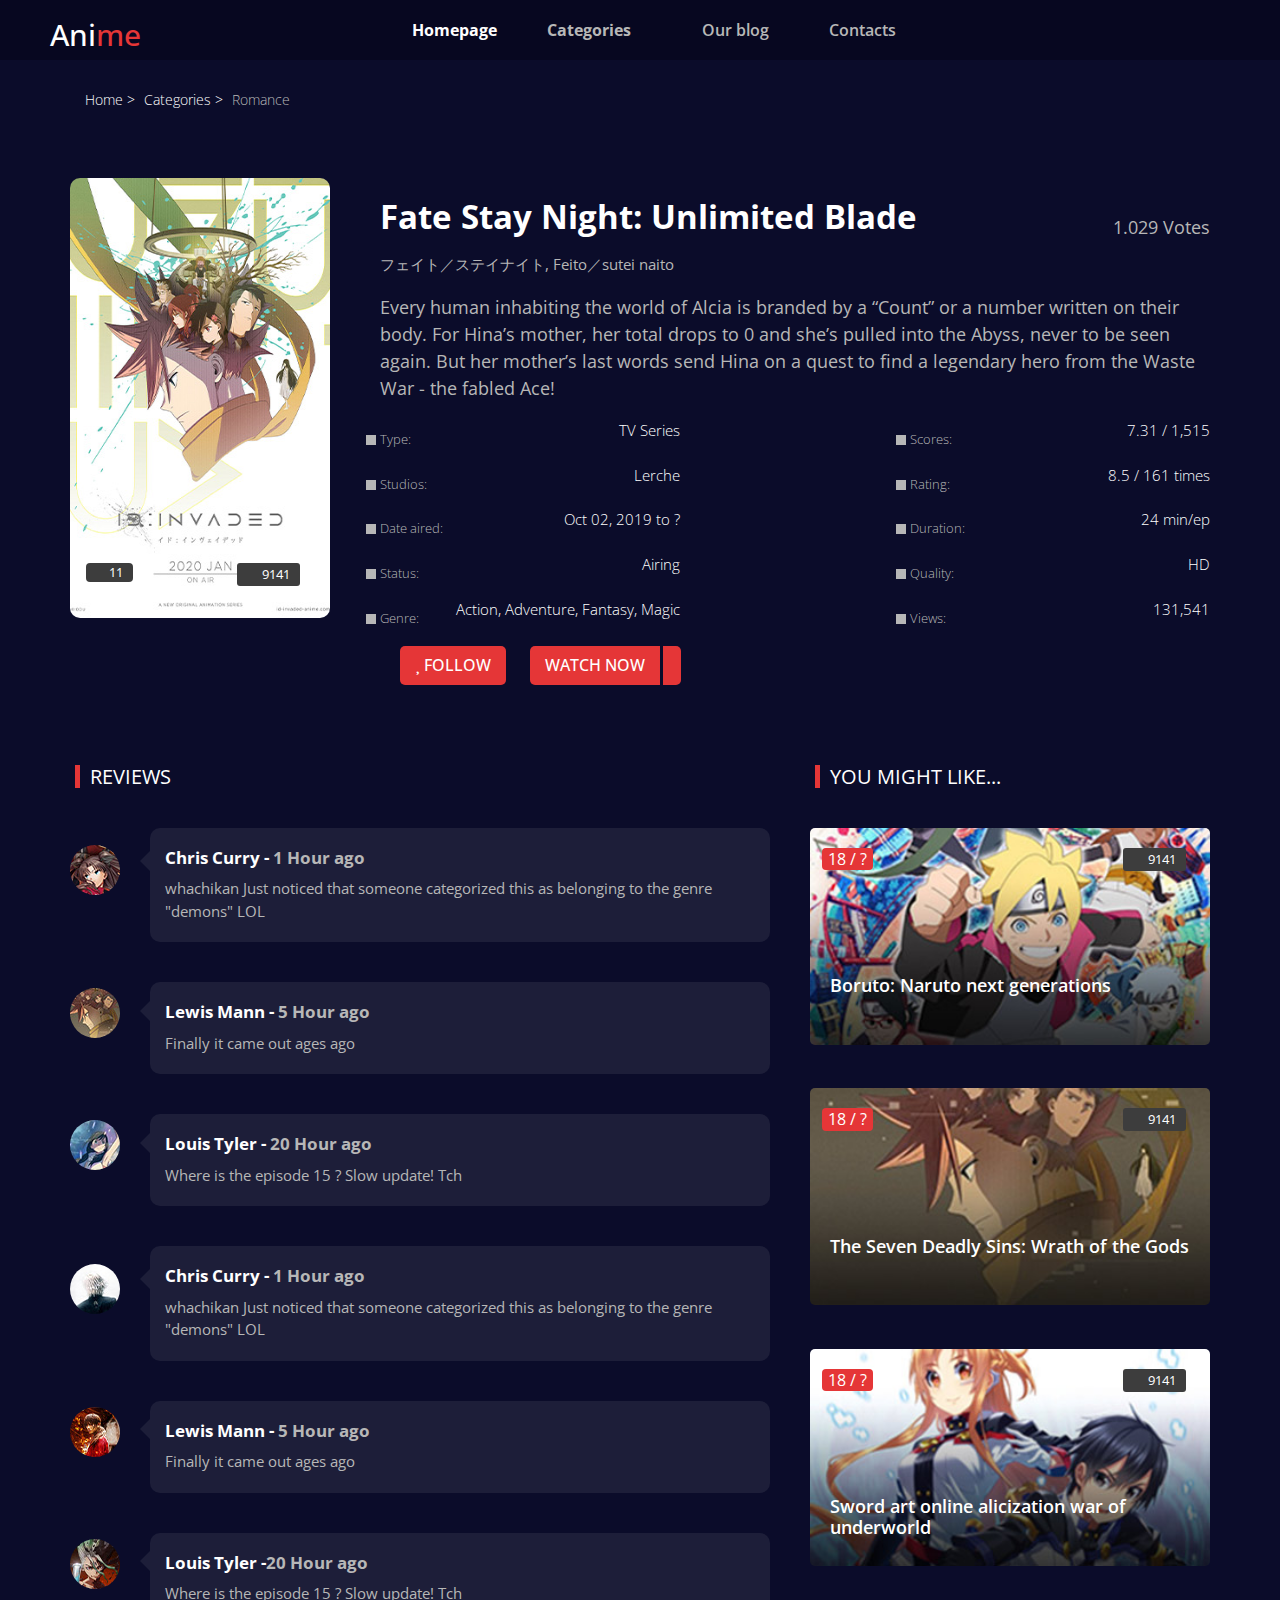
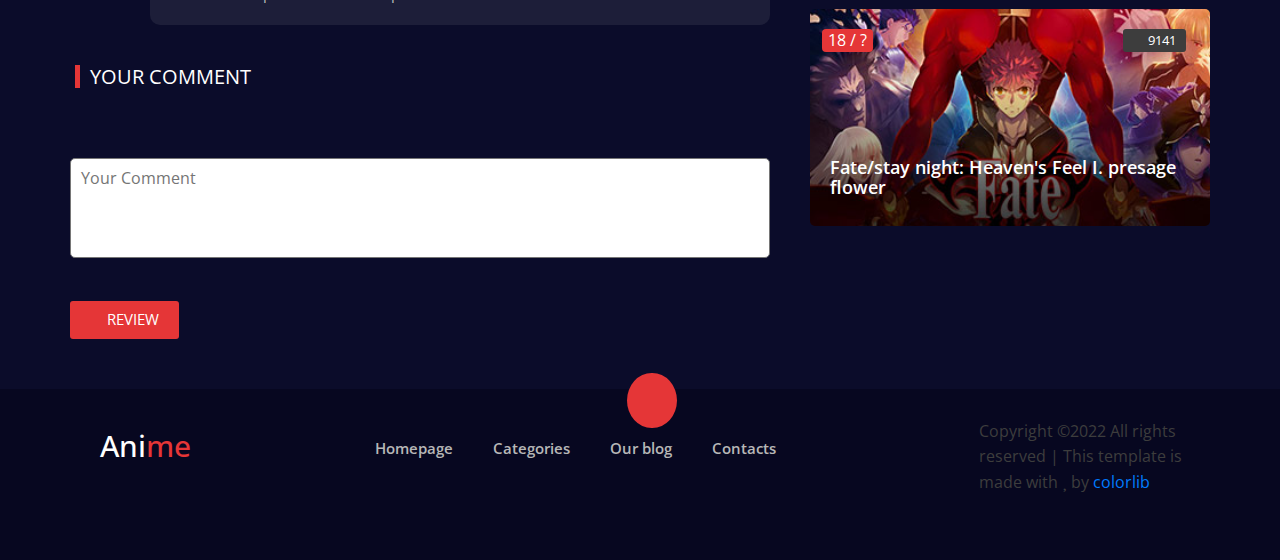
==== Anime-Details.html @ 74ca1579 "Add files via upload" ====
<!DOCTYPE html>
<html lang="en">
  <head>
    <meta charset="UTF-8" />
    <meta http-equiv="X-UA-Compatible" content="IE=edge" />
    <meta name="viewport" content="width=device-width, initial-scale=1.0" />
    <title>Ainme | Template</title>
    <!-- css file  -->
    <link rel="stylesheet" href="css/style2.css" />
    <!-- normaliz css  -->
    <link rel="stylesheet" href="css/normaliz.css" />
    <!-- all css  -->
    <link rel="stylesheet" href="css/all.min.css" />
    <!-- google fonts  -->
    <link rel="preconnect" href="https://fonts.googleapis.com" />
    <link rel="preconnect" href="https://fonts.gstatic.com" crossorigin />
    <link
      href="https://fonts.googleapis.com/css2?family=Montserrat:ital,wght@0,100;0,200;0,300;0,400;0,500;0,600;0,700;0,800;0,900;1,100;1,200;1,300;1,400;1,500;1,600;1,700;1,800;1,900&family=Mulish:ital,wght@0,200;0,300;0,400;0,500;0,600;0,700;0,800;0,900;1,200;1,300;1,400;1,500;1,600;1,700;1,800;1,900&family=Open+Sans:ital,wght@0,300;0,400;0,500;0,600;0,700;0,800;1,300;1,400;1,500;1,600;1,700;1,800&display=swap"
      rel="stylesheet"
    />
    <!-- cdnjs  -->
    <link
      rel="stylesheet"
      href="https://cdnjs.cloudflare.com/ajax/libs/font-awesome/6.1.2/css/all.min.css"
      integrity="sha512-1sCRPdkRXhBV2PBLUdRb4tMg1w2YPf37qatUFeS7zlBy7jJI8Lf4VHwWfZZfpXtYSLy85pkm9GaYVYMfw5BC1A=="
      crossorigin="anonymous"
      referrerpolicy="no-referrer"
    />
  </head>
  <body>
    <!-- ____________________ Start header ____________________ -->
    <header id="up">
      <nav>
        <a href="index.html" class="logo">Ani<span>me</span></a>
        <input type="checkbox" name="check" id="check" />
        <ul class="main">
          <li class="active">
            <a href="index.html" class="active">Homepage</a>
          </li>
          <li class="sup-li">
            <label class="sup" for="check-two"
              >Categories <i class="fa-solid fa-angle-down"></i>
            </label>
            <input type="checkbox" name id="check-two" />
            <ul class="sup-ul">
              <li><a href="Categories.html">Categories</a></li>
              <li><a href="Anime-Details.html">Anime Details</a></li>
              <li><a href="Anime-Watching.html">Anime Watching</a></li>
              <li><a href="blog.html">Blog details</a></li>
              <li><a href="sign-up.html">Sign up</a></li>
              <li><a href="login.html">Login</a></li>
            </ul>
          </li>
          <li><a href="Our-blog.html">Our blog</a></li>
          <li><a href="Contacts.html">Contacts</a></li>
        </ul>
        <div class="icon">
          <div class="up">
            <a href="log-in.html"
              ><i class="fa-solid fa-magnifying-glass"></i
            ></a>
            <i class="fa-solid fa-arrow-right-to-bracket"></i>
          </div>
          <label for="check">
            <div class="up-span">
              <span></span>
              <span></span>
              <span></span>
            </div>
            MENU
          </label>
        </div>
      </nav>
    </header>
    <!-- ____________________ End header ____________________ -->
    <!-- ____________________ Start anime-details ____________________ -->
    <div class="links-back">
      <div class="content">
        <a href="index.html"> <i class="fa fa-home"></i> Home ></a>
        <a href="Categories.html">Categories ></a>
        <a href="#">Romance</a>
      </div>
    </div>
    <div class="anime-details">
      <div class="contenar">
        <div class="sup-box-one">
          <div class="up-span">
            <img src="img/anime/details-pic.jpg" alt="" />
            <span><i class="fa fa-comments"></i> 11</span>
            <span><i class="fa fa-eye"></i>9141</span>
          </div>
        </div>
        <div class="sup-box-two">
          <div class="up-title">
            <div class="title">
              <div class="info">
                <h2>Fate Stay Night: Unlimited Blade</h2>
                <div class="up-stars">
                  <div class="stars">
                    <i class="fa fa-star"></i>
                    <i class="fa fa-star"></i>
                    <i class="fa fa-star"></i>
                    <i class="fa fa-star"></i>
                    <i class="fa-solid fa-star-half-stroke"></i>
                  </div>
                  <h3>1.029 Votes</h3>
                </div>
              </div>
            </div>
            <p>フェイト／ステイナイト, Feito／sutei naito</p>
            <p>
              Every human inhabiting the world of Alcia is branded by a “Count”
              or a number written on their body. For Hina’s mother, her total
              drops to 0 and she’s pulled into the Abyss, never to be seen
              again. But her mother’s last words send Hina on a quest to find a
              legendary hero from the Waste War - the fabled Ace!
            </p>
          </div>
          <div class="up-sup-main-box">
            <div class="sup-box">
              <div class="info">
                <h4>Type:</h4>
                <h4>TV Series</h4>
              </div>
              <div class="info">
                <h4>Studios:</h4>
                <h4>Lerche</h4>
              </div>
              <div class="info">
                <h4>Date aired:</h4>
                <h4>Oct 02, 2019 to ?</h4>
              </div>
              <div class="info">
                <h4>Status:</h4>
                <h4>Airing</h4>
              </div>
              <div class="info">
                <h4>Genre:</h4>
                <h4>Action, Adventure, Fantasy, Magic</h4>
              </div>
              <div class="up-button">
                <button><i class="fa fa-heart"></i> FOLLOW</button>
                <button>
                  WATCH NOW <i class="fa-solid fa-arrow-right"></i>
                </button>
              </div>
            </div>
            <div class="sup-box">
              <div class="info">
                <h4>Scores:</h4>
                <h4>7.31 / 1,515</h4>
              </div>
              <div class="info">
                <h4>Rating:</h4>
                <h4>8.5 / 161 times</h4>
              </div>
              <div class="info">
                <h4>Duration:</h4>
                <h4>24 min/ep</h4>
              </div>
              <div class="info">
                <h4>Quality:</h4>
                <h4>HD</h4>
              </div>
              <div class="info">
                <h4>Views:</h4>
                <h4>131,541</h4>
              </div>
            </div>
          </div>
        </div>
      </div>
    </div>

    <!-- ____________________ Start REVIEWS ____________________  -->
    <div class="Reviews">
      <div class="contenar">
        <div class="box-one">
          <div class="title">
            <h2>REVIEWS</h2>
          </div>
          <div class="sup-box">
            <img src="img/anime/review-1.jpg" alt="" />
            <div class="review">
              <h2>Chris Curry - <span> 1 Hour ago</span></h2>
              <p>
                whachikan Just noticed that someone categorized this as
                belonging to the genre "demons" LOL
              </p>
            </div>
          </div>
          <div class="sup-box">
            <img src="img/anime/review-2.jpg" alt="" />
            <div class="review">
              <h2>Lewis Mann - <span> 5 Hour ago</span></h2>
              <p>Finally it came out ages ago</p>
            </div>
          </div>
          <div class="sup-box">
            <img src="img/anime/review-3.jpg" alt="" />
            <div class="review">
              <h2>Louis Tyler -<span> 20 Hour ago</span></h2>
              <p>Where is the episode 15 ? Slow update! Tch</p>
            </div>
          </div>
          <div class="sup-box">
            <img src="img/anime/review-4.jpg" alt="" />
            <div class="review">
              <h2>Chris Curry - <span> 1 Hour ago</span></h2>
              <p>
                whachikan Just noticed that someone categorized this as
                belonging to the genre "demons" LOL
              </p>
            </div>
          </div>

          <div class="sup-box">
            <img src="img/anime/review-5.jpg" alt="" />
            <div class="review">
              <h2>Lewis Mann -<span> 5 Hour ago</span></h2>
              <p>Finally it came out ages ago</p>
            </div>
          </div>
          <div class="sup-box">
            <img src="img/anime/review-6.jpg" alt="" />
            <div class="review">
              <h2>Louis Tyler -<span>20 Hour ago</span></h2>
              <p>Where is the episode 15 ? Slow update! Tch</p>
            </div>
          </div>
          <div class="commints">
            <div class="title">
              <h2>YOUR COMMENT</h2>
            </div>
            <div class="form">
              <textarea
                name=""
                id=""
                cols="30"
                rows="10"
                placeholder="Your Comment"
              ></textarea>
              <button><i class="fa fa-location-arrow"></i>REVIEW</button>
            </div>
          </div>
        </div>
        <div class="box-two">
          <div class="title">
            <h2>YOU MIGHT LIKE...</h2>
          </div>
          <div class="contenar-box">
            <div class="sup-box">
              <div class="up-span">
                <img src="img/sidebar/tv-1.jpg" alt="" />
                <span>18 / ?</span>
                <span><i class="fa fa-eye"></i>9141</span>
                <a href="">Boruto: Naruto next generations </a>
              </div>
            </div>
            <div class="sup-box">
              <div class="up-span">
                <img src="img/sidebar/tv-2.jpg" alt="" />
                <span>18 / ?</span>
                <span><i class="fa fa-eye"></i>9141</span>
                <a href="">The Seven Deadly Sins: Wrath of the Gods </a>
              </div>
            </div>
            <div class="sup-box">
              <div class="up-span">
                <img src="img/sidebar/tv-3.jpg" alt="" />
                <span>18 / ?</span>
                <span><i class="fa fa-eye"></i>9141</span>
                <a href="">Sword art online alicization war of underworld </a>
              </div>
            </div>
            <div class="sup-box">
              <div class="up-span">
                <img src="img/sidebar/tv-4.jpg" alt="" />
                <span>18 / ?</span>
                <span><i class="fa fa-eye"></i>9141</span>
                <a href="">Fate/stay night: Heaven's Feel I. presage flower </a>
              </div>
            </div>
          </div>
        </div>
      </div>
    </div>
    <!-- ____________________ End REVIEWS ____________________  -->
    <!-- ____________________ End anime-details ____________________  -->
    <!-- ____________________ Start footer ____________________ -->
    <footer>
      <div class="arrow">
        <a href="#up"><i class="fa-solid fa-angle-up"></i> </a>
      </div>
      <div class="contenar">
        <nav>
          <a href="index.html" class="logo">Ani<span>me</span></a>
          <ul class="sup-ul">
            <li><a href="index.html" class="active">Homepage</a></li>
            <li><a href="Categories.html">Categories</a></li>
            <li><a href="Our-blog.html">Our blog</a></li>
            <li><a href="Contacts.html">Contacts</a></li>
          </ul>
          <div class="copyright">
            <p>
              Copyright ©2022 All rights reserved | This template is made with
              <i class="fa fa-heart"></i> by
              <a href="https://colorlib.com/"> colorlib </a>
            </p>
          </div>
        </nav>
      </div>
    </footer>
    <!-- ____________________ End footer ____________________ -->
  </body>
</html>
---- css/style2.css ----
body {
  font-family: "Montserrat", sans-serif;
  font-family: "Mulish", sans-serif;
  font-family: "Open Sans", sans-serif;
  background-color: var(--body-color);
}
* {
  padding: 0%;
  margin: 0%;
  box-sizing: border-box;
  list-style: none;
  scroll-behavior: smooth;
}
:root {
  --body-color: #0b0c2a;
  --main-color: #e53637;
  --Start-end-color: #070720;
  --main-font-weight: 700;
  --color: #b7b7b7;
}
.contenar {
  margin-left: auto;
  margin-right: auto;
  padding-left: 15px;
  padding-right: 15px;
}

/* small screen  */
@media (min-width: 768px) {
  .contenar {
    width: 750px;
  }
}

/* Medium screen  */
@media (min-width: 992px) {
  .contenar {
    width: 970px;
  }
}

/* larg screen  */
@media (min-width: 1200px) {
  .contenar {
    width: 1170px;
  }
}
/* ____________________ Start header ____________________ */
header {
  background-color: var(--Start-end-color);
}
header nav {
  display: flex;
  justify-content: space-between;
  padding: 0px 20px;
  align-items: center;
  height: 60px;
}
header nav .logo {
  color: white;
  font-size: 30px;
  text-decoration: none;
  font-weight: 500;
  padding: 10px 0px 0 30px;
}
header nav .logo span {
  color: var(--main-color);
}
header nav ul {
  display: flex;
  justify-content: space-around;
}
header nav > ul li {
  padding: 20px;
  margin-right: 20px;
}
header nav ul li a {
  text-decoration: none;
  color: var(--color);
  font-size: 16px;
  transition: all 0.4s ease;
  font-weight: 600;
}
header nav ul li a:hover {
  color: white;
}
header nav ul li a.active {
  font-weight: bold;
  color: white;
  font-size: 16px;
}
header nav ul li.active {
  background-color: var(--main-color);
  padding: 20px 10px;
}
header nav .icon {
  color: white;
  display: flex;
  justify-content: space-around;
}
header nav .icon i {
  font-size: 20px;
  margin-right: 14px;
}

header nav .icon a {
  color: white;
}
header nav .sup {
  display: flex;
  align-items: center;
  gap: 5px;
}
li.sup-li {
  position: relative;
}
header nav .sup i {
  color: white;
  font-size: 10px;
  color: #b7b7b7;
}
header nav ul li ul.sup-ul {
  position: absolute;
  background-color: white;
  flex-direction: column;
  padding: 5px 15px 5px 11px;
  opacity: 0;
  transition: top 0.3s ease-in, opacity 0.4s ease-in;
  z-index: -10;
  top: 120%;
}
header nav ul label.sup {
  display: block;
  color: var(--color);
  font-size: 16px;
  transition: all 0.4s ease;
  font-weight: 700;
  cursor: pointer;
}
#check-two:checked + .sup-ul {
  opacity: 1;
  top: 100%;
  z-index: 10;
}
header nav ul li ul.sup-ul li {
  white-space: nowrap;
  padding: 5px 0;
}
header nav ul li ul.sup-ul li a {
  font-size: 15px;
  color: var(--body-color) !important;
  font-weight: 300;
}
header label {
  display: flex;
  flex-direction: row-reverse;
  gap: 7px;
  font-weight: var(--main-font-weight);
  font-size: 18px;
}
header nav input {
  display: none;
}
@media (min-width: 901px) {
  header nav label {
    display: none;
  }
}
header .up-span {
  background-color: white;
  width: 20px;
  height: 2px;
  display: flex;
  flex-wrap: wrap;
}
header .up-span span {
  margin-bottom: 5px;
  width: 20px;
  height: 2px;
  background-color: white;
}
@media (max-width: 900px) {
  header nav .main {
    left: -100%;
    position: absolute;
    top: 7%;
  }
  #check:checked ~ ul.main {
    display: flex;
    position: absolute;
    flex-direction: column;
    top: 7%;
    left: 0px;
    background-color: white;
    width: 100%;
    transition: all 0.4s ease-in-out;
    z-index: 999;
  }
  header ul li a {
    color: var(--body-color) !important;
  }
  header ul li.active {
    background-color: white !important;
  }
  label.sup {
    color: var(--body-color) !important;
  }
  header nav ul li ul.sup-ul {
    background-color: white;
    flex-direction: column;
    padding: 5px 15px 5px 11px;
    display: none;
  }
  #check-two:checked + ul.sup-ul {
    display: block;
  }
}
/* ____________________ End header ____________________ */
/* ____________________ Start section product ____________________ */
.categories {
  margin-top: 30px;
  margin-bottom: 30px;
}
.categories > .contenar {
  display: flex;
  justify-content: space-around;
  gap: 30px;
}
.categories .contenar .side-section {
  max-width: 340px;
  flex-basis: 33%;
}
.side-section .contenar-box .up-span img {
  width: 100%;
}
.categories .contenar .contenar-main-box {
  display: grid;
  grid-template-columns: repeat(auto-fill, minmax(200px, 1fr));
  gap: 0 20px;
  max-width: 750px;
  flex-basis: 77%;
}
.categories .contenar .contenar-main-box .sup-box {
  padding: 10px 0px;
}
.categories .contenar .contenar-box {
  padding: 10px;
}
.categories .contenar .contenar-main-box .up-img {
  width: 100%;
  position: relative;
  transition: transform 0.3s ease-in;
}
.categories .contenar .contenar-main-box .up-img img {
  width: 100%;
  height: 325px;
  object-fit: cover;
  border-radius: 10px;
  cursor: pointer;
}
.categories .contenar .contenar-main-box .up-img:hover {
  transform: translateY(-10px);
}
.categories .box .title {
  color: white;
  margin: 10px 0;
  display: flex;
  justify-content: space-between;
  align-items: center;
  padding: 10px 10px;
  border-bottom: 2px solid rgba(255, 255, 255, 0.2);
  padding-left: 5px;
}
.categories .box .title h2 {
  border-left: 5px solid var(--main-color);
  padding-left: 10px;
}
.categories .box .title a {
  color: white;
  text-decoration: none;
  font-weight: 300;
}

.categories .select .A-Z li.special {
  background-color: white;
  color: black;
  padding: 5px 15px;
  text-align: center;
  font-size: 15px;
  font-weight: 400;
}
.categories .select .special:hover i {
  transform: rotate(1turn);
}
.categories .select .special i {
  transition: transform 0.2s ease-in;
  margin-left: 5px;
}
.categories .select .A-Z {
  position: relative;
}
.categories .select {
  display: flex;
  gap: 10px;
}
.categories .select .sup-ul {
  background-color: white;
  color: black;
  padding: 6px 10px 5px 8px;
  position: absolute;
  width: 113%;
  transform: scale(0.5);
  opacity: 0;
  transition: transform 0.4s ease-in, opacity 0.4s ease-in;
  z-index: 99;
}
.categories .select .A-Z:hover ul {
  opacity: 1;
  transform: scale(1);
}
.categories .select .sup-ul li {
  padding-bottom: 6px;
}
.categories .contenar .sup-box .up-img span:first-of-type {
  position: absolute;
  color: white;
  background-color: var(--main-color);
  font-weight: 400;
  border-radius: 4px;
  padding: 2px 6px;
  top: 20px;
  left: 8%;
}
.categories .contenar .sup-box .up-img span:nth-of-type(2) {
  position: absolute;
  background-color: #3d3d3d;
  color: white;
  font-size: 13px;
  padding: 4px 10px;
  border-radius: 3px;
  top: 90%;
  left: 10px;
}
.categories .contenar .sup-box .up-img span:nth-of-type(3) {
  position: absolute;
  background-color: #3d3d3d;
  color: white;
  font-size: 13px;
  padding: 4px 10px;
  border-radius: 3px;
  top: 90%;
  right: 10px;
}
.categories .contenar .sup-box .up-img span:nth-of-type(3) i {
  margin-right: 4px;
}
.categories .contenar .sup-box .up-info {
  color: white;
  width: fit-content;
  display: flex;
  margin: 20px 0 14px 0;
}
.categories .contenar .sup-box .up-info h5 {
  margin-left: 5px;
  border-radius: 20px;
  padding: 3px 7px;
  font-weight: bold;
  background-color: #3d3d3d;
  font-size: 12px;
}

.categories .contenar .sup-box a {
  color: white;
  text-decoration: none;
  margin: 15px 0;
  font-size: 19px;
  font-weight: 700;
  margin-bottom: 30px;
}
.categories .contenar .side-section .text {
  display: flex;
  justify-content: space-between;
  margin-bottom: 20px;
  gap: 20px;
}
.categories .contenar .side-section .text h3 {
  border-left: 5px solid var(--main-color);
  padding-left: 10px;
  color: white;
}
.categories .contenar .side-section .text .links {
  display: flex;
}
.categories .contenar .side-section .text .links a {
  color: white;
  text-decoration: none;
  font-weight: 300;
  margin-left: 7px;
  font-size: 14px;
}
.side-section {
  margin-top: 10px;
}
.side-section .contenar-side .sup-box .up-span {
  position: relative;
}

.side-section .contenar-side .sup-box .up-span span:first-of-type {
  position: absolute;
  color: white;
  background-color: var(--main-color);
  font-weight: 400;
  border-radius: 4px;
  padding: 2px 10px;
  top: 10px;
  left: 8%;
}
.side-section .contenar-side .sup-box .up-span span:nth-of-type(2) {
  position: absolute;
  background-color: #3d3d3d;
  color: white;
  font-size: 13px;
  padding: 4px 10px;
  border-radius: 3px;
  top: 10px;
  right: 8%;
}
.side-section .contenar-side .sup-box .up-span span:nth-of-type(2) i {
  margin-right: 4px;
}
.side-section .contenar-side .up-span a {
  position: absolute;
  bottom: -2%;
  left: 10px;
}
.side-section .contenar-commints {
  margin-top: 50px;
}
.side-section .contenar-commints .title h3 {
  border-left: 5px solid var(--main-color);
  padding-left: 10px;
  color: white;
  margin-bottom: 25px;
}

.side-section .contenar-commints .up-flex {
  display: flex;
  gap: 20px;
  margin-bottom: 30px;
}
.side-section .contenar-commints .up-flex .up-sup-title {
  display: flex;
  margin-bottom: 10px;
}

.side-section .contenar-commints .up-flex .up-info h5 {
  margin-left: 5px;
  border-radius: 20px;
  padding: 3px 7px;
  font-weight: bold;
  background-color: #3d3d3d;
  font-size: 12px;
  width: fit-content;
  color: white;
}
.side-section .contenar-commints .up-flex a {
  color: white;
  text-decoration: none;
  display: block;
  margin: 20px 4px;
  font-size: 19px;
  font-weight: 700;
}
.side-section .contenar-commints .up-flex span {
  margin: 15px 0;
  font-weight: 300;
  color: #b7b7b7;
  font-size: 15px;
}
.side-section .contenar-commints .up-flex span i {
  margin-right: 5px;
}

@media (max-width: 1000px) {
  .categories .contenar {
    flex-direction: column;
    width: 100%;
  }

  .categories .contenar .side-section {
    width: 100%;
  }

  .categories .contenar .contenar-main-box {
    width: 100%;
    margin: auto;
  }
  .categories .contenar .side-section .text {
    display: block;
    gap: 20px;
  }
  .categories .contenar .side-section .text h3 {
    margin-bottom: 10px;
  }
  .side-section .sup-box {
    margin-bottom: 10px;
  }
  .side-section .text {
    flex-direction: column;
  }
}
/* ____________________ End section product ____________________ */
/* ____________________ Start links-back ____________________ */
.links-back {
  margin-top: 30px;
  margin-left: 65px;
}
.links-back a {
  color: white;
  text-decoration: none;
  margin-right: 5px;
  font-size: 14px;
  font-weight: 300;
}
.links-back a i {
  color: var(--main-color);
  margin-right: 5px;
}
.links-back a:last-of-type {
  color: var(--color);
}
/* ____________________ End links-back ____________________ */
/* ____________________ Start footer ____________________ */
footer {
  padding-top: 30px;
  padding-bottom: 50px;
  background-color: var(--Start-end-color);
  position: relative;
}
footer .arrow a {
  color: white;
  text-decoration: none;
  position: absolute;
  top: -9%;
  left: 49%;
}
footer .arrow i {
  font-size: 25px;
  color: white;
  background-color: var(--main-color);
  border-radius: 50%;
  padding: 15px;
}
footer .contenar nav {
  display: flex;
  justify-content: space-between;
}
footer nav .logo {
  color: white;
  font-size: 30px;
  text-decoration: none;
  font-weight: 500;
  padding: 10px 0px 0 30px;
}
footer nav .logo span {
  color: var(--main-color);
}
footer nav ul {
  display: flex;
  justify-content: center;
}
footer nav ul li {
  padding: 20px 10px;
  margin-right: 20px;
}
footer nav ul li a {
  text-decoration: none;
  color: var(--color);
  font-size: 15px;
  transition: all 0.4s ease;
  font-weight: 600;
}
footer nav ul li a:hover {
  color: white;
}
footer nav .copyright {
  width: 231px;
}
footer nav .copyright p {
  color: #3d3d3d;
  font-size: 16px;
  line-height: 1.6;
  margin-bottom: 15px;
}
footer nav .copyright a {
  text-decoration: none;
  color: #007bff;
  transition: all 0.4s ease-in;
}
footer nav .copyright a:hover {
  color: white;
}
@media (max-width: 991px) {
  footer .contenar nav {
    flex-direction: column;
    text-align: center;
  }
  footer .contenar nav .copyright {
    width: 100%;
  }
  footer nav ul {
    flex-wrap: wrap;
  }
}
/* ____________________ End footer ____________________ */
/* ____________________ Start anime-details ____________________ */
.anime-details {
  margin-top: 70px;
  width: 100%;
}
.anime-details .contenar {
  display: flex;
  gap: 50px;
}
.anime-details .contenar .up-span {
  position: relative;
  height: 100%;
}
.anime-details .contenar .sup-box-one .up-span img {
  height: 440px;
  width: 260px;
  border-radius: 10px;
}
.anime-details .contenar .up-span span:first-of-type {
  position: absolute;
  color: white;
  background-color: #3d3d3d !important;
  font-weight: 400;
  border-radius: 4px;
  padding: 2px 10px;
  top: 73%;
  left: 16px;
  font-size: 13px;
}
.anime-details .contenar .sup-box-one .up-span span:nth-of-type(2) {
  position: absolute;
  background-color: #3d3d3d;
  color: white;
  font-size: 13px;
  padding: 4px 10px;
  border-radius: 3px;
  top: 73%;
  right: 30px;
}
.anime-details .contenar .sup-box-one .up-span span:nth-of-type(2) i {
  margin-right: 5px;
}
.anime-details .contenar .sup-box-two {
  width: 100%;
}
.anime-details .contenar .sup-box-two .title .info {
  display: flex;
  justify-content: space-between;
  align-items: center;
}

.anime-details .contenar .sup-box-two .title .stars {
  display: flex;
}
.anime-details .contenar .sup-box-two .title .up-stars h3 {
  display: block;
  color: var(--color);
  margin: 10px 0;
  font-size: 18px;
  font-weight: 400;
}
.anime-details .contenar .sup-box-two .title .stars i {
  color: #e89f12;
  font-size: 20px;
  margin-right: 2px;
}

.anime-details .contenar .sup-box-two .title .info h2 {
  color: white;
  font-size: 33px;
  margin: 20px 0;
}
.anime-details .contenar .sup-box-two p:first-of-type {
  color: var(--color);
  font-size: 15px;
  margin-bottom: 5px;
}
.anime-details .contenar .sup-box-two p:last-of-type {
  color: var(--color);
  font-size: 18px;
  line-height: 1.5;
  margin-top: 20px;
}
.up-sup-main-box {
  display: flex;
  justify-content: space-between;
  margin-top: 20px;
}
.up-sup-main-box .info {
  display: flex;
  width: 300px;
  margin-bottom: 10px;
  justify-content: space-between;
}
.up-sup-main-box h4:first-child {
  color: var(--color);
  margin: 10px 0;
  font-weight: 300;
  position: relative;
  font-size: 13px;
  display: inline-block;
}
.up-sup-main-box h4:last-child {
  color: white;
  font-weight: 300;
  font-size: 15px;
  display: flex;
  justify-content: flex-end;
}
.up-sup-main-box h4:first-child::before {
  content: "";
  position: absolute;
  width: 10px;
  height: 10px;
  background-color: var(--color);
  left: -14px;
  top: 20%;
}
.up-sup-main-box .sup-box .up-button {
  margin-top: 10px;
}
.up-sup-main-box .sup-box .up-button button:first-child {
  margin-left: 20px;
  background-color: var(--main-color);
  border: none;
  color: white;
  padding: 10px 15px;
  font-weight: 500;
  border-radius: 5px;
  position: relative;
  cursor: pointer;
  margin-bottom: 20px;
}
.up-sup-main-box .sup-box .up-button button:last-child {
  margin-left: 20px;
  background-color: var(--main-color);
  border: none;
  color: white;
  padding: 10px 15px;
  font-weight: 500;
  border-radius: 5px 0 0 5px;
  position: relative;
  cursor: pointer;
}
.up-sup-main-box .sup-box .up-button button:last-child i {
  position: absolute;
  top: 0;
  right: -21px;
  color: white;
  width: 18px;
  height: 39px;
  display: flex;
  padding: 1px;
  justify-content: center;
  align-items: center;
  border-radius: 0px 5px 5px 0px;
  background-color: var(--main-color);
}
/* ____________________ Start Reviews ____________________ */
.Reviews {
  margin: 30px 0;
}
.Reviews .contenar {
  display: flex;
  justify-content: space-between;
  gap: 25px;
}

.Reviews .title {
  color: white;
  margin: 20px 0;
  display: flex;
  justify-content: space-between;
  align-items: center;
  padding: 10px 10px;
  padding-left: 5px;
}
.Reviews .title h2 {
  border-left: 5px solid var(--main-color);
  padding-left: 10px;
  font-size: 20px;
  font-weight: 400;
}
.Reviews .contenar .box-one {
  max-width: 700px;
}
.Reviews .contenar .sup-box {
  display: flex;
  gap: 30px;
  margin-bottom: 20px;
  width: 100%;
  align-items: center;
}
.Reviews .contenar .box-one .sup-box img {
  border-radius: 50%;
  margin-bottom: 30px;
}
.Reviews .contenar .box-one .review {
  background-color: #1d1e39;
  border-radius: 10px;
  padding: 10px 15px;
  width: 100%;
  position: relative;
}
.Reviews .contenar .box-one .review::after {
  content: "";
  position: absolute;
  width: 0;
  height: 0;
  border-style: solid;
  border-color: transparent #1d1e39 transparent transparent;
  left: -20px;
  top: 20%;
  border-width: 10px;
}
.Reviews .contenar .box-one .review h2 {
  color: white;
  font-size: 17px;
  font-weight: 700;
  margin: 10px 0;
}
.Reviews .contenar .box-one .review h2 span {
  color: var(--color);
}
.Reviews .contenar .box-one .review p {
  margin: 10px 0;
  color: var(--color);
  line-height: 1.5;
  font-size: 15px;
}
.Reviews .box-two .contenar-box .up-span img {
  border-radius: 5px;
}
.Reviews .contenar .box-two {
  width: 400px;
}
.Reviews .contenar .sup-box {
  padding: 10px 0px;
}

.Reviews .contenar-box .up-span {
  width: 100%;
  position: relative;
  transition: transform 0.3s ease-in;
}
.Reviews .contenar-box .up-span img {
  width: 100%;
  border-radius: 10px;
  cursor: pointer;
}
.Reviews .box-two .contenar-box .up-span span:first-of-type {
  position: absolute;
  color: white;
  background-color: var(--main-color);
  font-weight: 400;
  border-radius: 4px;
  padding: 2px 6px;
  top: 20px;
  left: 3%;
}
.Reviews .box-two .contenar-box .up-span span:last-of-type {
  position: absolute;
  background-color: #3d3d3d;
  color: white;
  font-size: 13px;
  padding: 4px 10px;
  border-radius: 3px;
  top: 20px;
  right: 6%;
}
.Reviews .box-two .contenar-box .up-span span:last-of-type i {
  margin-right: 5px;
}
.Reviews .box-two .contenar-box .up-span a {
  color: white;
  text-decoration: none;
  margin: 15px 0;
  font-size: 18px;
  font-weight: 600;
  position: absolute;
  left: 5%;
  top: 60%;
}
.Reviews .commints {
  width: 100%;
}
.Reviews .commints textarea {
  width: 100%;
  height: 100px;
  border-radius: 5px;
  resize: none;
  padding: 10px;
}
.commints .title {
  color: white;
  margin: 20px 0;
  display: flex;
  justify-content: space-between;
  align-items: center;
  padding: 10px 10px;
  padding-left: 5px;
}
.commints .title h2 {
  border-left: 5px solid var(--main-color);
  padding-left: 10px;
  font-size: 20px;
  font-weight: 400;
}
.Reviews .commints button {
  margin: 20px 0;
  border: none;
  background-color: var(--main-color);
  color: white;
  padding: 10px 20px;
  font-size: 15px;
  border-radius: 3px;
  cursor: pointer;
}
.Reviews .commints button i {
  margin-right: 5px;
}
@media (max-width: 991px) {
  .anime-details .contenar {
    flex-direction: column;
  }
  .anime-details .contenar .sup-box-one,
  .anime-details .contenar .sup-box-two {
    width: 100%;
  }
  .anime-details .contenar .sup-box-one img {
    width: 100% !important;
    object-fit: cover;
  }
  .Reviews .contenar {
    flex-direction: column;
  }
  .Reviews .contenar .box-one,
  .Reviews .contenar .box-two {
    width: 100%;
  }
  .up-sup-main-box {
    flex-direction: column;
  }
  .up-sup-main-box .info {
    width: 100%;
  }
  .anime-details .sup-box-two .info {
    flex-direction: column;
  }
}
/* ____________________ End Reviews ____________________ */
/* ____________________ End anime-details ____________________ */
/* ____________________ Start Anime-watching ____________________ */
.watching {
  margin: 30px 0;
}
.watching .contenar {
  flex-direction: column;
}
.watching .contenar .links-back {
  margin: 20px 0;
}
.watching .contenar .poster img {
  width: 100%;
}
.watching .title {
  color: white;
  margin: 20px 0;
  display: flex;
  justify-content: space-between;
  align-items: center;
  padding: 10px 10px;
  padding-left: 5px;
}
.watching .title h2 {
  border-left: 5px solid var(--main-color);
  padding-left: 10px;
  font-size: 20px;
  font-weight: 400;
}
.watching .list {
  gap: 30px;
  margin: 20px 0;
  display: block;
}
.watching .list .up-e span {
  color: white;
  background-color: rgba(255, 255, 255, 0.2);
  padding: 10px 15px;
  width: fit-content;
  font-size: 16px;
  font-weight: 300;
  display: inline-block;
  margin: 15px 10px;
  border-radius: 3px;
  transition: all 0.4s ease-in;
  cursor: pointer;
}
.watching .list .up-e span:hover {
  background-color: white;
  color: black;
}
.watching .contenar .sup-box {
  display: flex;
  gap: 30px;
  margin-bottom: 20px;
  width: 100%;
  align-items: center;
}
.watching .contenar .box-one .sup-box img {
  border-radius: 50%;
  margin-bottom: 30px;
}
.watching .contenar .box-one .review {
  background-color: #1d1e39;
  border-radius: 10px;
  padding: 10px 15px;
  width: 100%;
  position: relative;
}
.watching .contenar .box-one .review::after {
  content: "";
  position: absolute;
  width: 0;
  height: 0;
  border-style: solid;
  border-color: transparent #1d1e39 transparent transparent;
  left: -20px;
  top: 20%;
  border-width: 10px;
}
.watching .contenar .box-one .review h2 {
  color: white;
  font-size: 17px;
  font-weight: 700;
  margin: 10px 0;
}
.watching .contenar .box-one .review h2 span {
  color: var(--color);
}
.watching .contenar .box-one .review p {
  margin: 10px 0;
  color: var(--color);
  line-height: 1.5;
  font-size: 15px;
}
.watching .box-two .contenar-box .up-span img {
  border-radius: 5px;
}
.watching .contenar .box-one {
  width: 70%;
}
.watching .commints textarea {
  width: 100%;
  height: 100px;
  border-radius: 5px;
  resize: none;
  padding: 10px;
}
.watching .commints button {
  margin: 20px 0;
  border: none;
  background-color: var(--main-color);
  color: white;
  padding: 10px 20px;
  font-size: 15px;
  border-radius: 3px;
  cursor: pointer;
}
.watching .commints button i {
  margin-right: 5px;
}
@media (max-width: 991px) {
  .watching .contenar .box-one {
    width: 100%;
  }
}
/* ____________________ End Anime-watching ____________________ */
/* ____________________ Start blog ____________________ */
.blog {
  margin: 30px 0;
}
.blog .title {
  text-align: center;
  margin: 50px auto;
  width: 70%;
}
.blog .title h3 {
  color: white;
}
.blog .title h3 span {
  color: var(--color);
}
.blog .title h1 {
  margin: 30px 0;
  color: white;
  font-size: 45px;
}
.blog .contenar .up-x-box {
  margin: 20px auto;
  width: 70%;
}

.blog .title .social {
  margin: 60px 0;
}
.blog .title .social a {
  padding: 20px 30px;
  color: white;
  text-decoration: none;
  margin: 10px 0;
  display: inline-block;
}
.blog .title .social a i {
  margin-right: 5px;
}
.blog .title .social a:first-child {
  background-color: #3b5998;
}
.blog .title .social a:nth-child(2) {
  background-color: #ca2027;
}
.blog .title .social a:nth-child(3) {
  background-color: #0372b1;
}
.blog .title .social a:nth-child(4) {
  background-color: #39a1f2;
}

.blog .contenar .up-box img,
.blog .contenar .box-one img {
  max-width: 100%;
}
.blog .contenar .box-one p {
  color: white;
  margin: 30px 0;
  line-height: 1.8;
  font-size: 18px;
}

.blog .contenar .box img {
  max-width: 100%;
}

.blog .contenar .box h2 {
  color: white;
  font-size: 23px;
  margin: 30px 0;
}
.blog .contenar .box p {
  color: white;
  margin: 30px 0;
  line-height: 1.8;
  font-size: 18px;
}
.section {
  margin: 40px 0;
}
.section .content {
  width: 64%;
  display: flex;
  justify-content: center;
  flex-wrap: wrap;
}
.section .content a {
  text-decoration: none;
  color: white;
  margin-right: 10px;
  background-color: rgba(255, 255, 255, 0.2);
  padding: 5px 15px;
  font-weight: 300;
  font-size: 15px;
  border-radius: 3px;
  margin: 5px;
}

.Comints > .title {
  margin: 55px auto;
  border-top: 1px solid rgba(255, 255, 255, 0.2);
  border-bottom: 1px solid rgba(255, 255, 255, 0.2);
  width: 70%;
  padding: 15px 0;
  display: flex;
  justify-content: space-between;
  flex-wrap: wrap;
}
.Comints .contenar {
  width: 70%;
}
.Comints > .title .tit h2 {
  color: #ffffff;
  margin: 10px 0;
  font-size: 20px;
  font-weight: 300;
}
.Comints .contenar .box .contenar-box {
  display: flex;
  gap: 20px;
}
.Comints .up-img img {
  width: 100px;
}
.Comints .contenar .box {
  margin: 30px 0;
}
.Comints .contenar .box:nth-of-type(2) {
  padding-left: 100px;
}
.Comints .contenar .box > h3 {
  color: white;
  margin-bottom: 40px;
  font-size: 25px;
}
.Comints .contenar .box .contenar-box h4 {
  color: var(--color);
  font-size: 14px;
  margin: 8px 0;
  font-weight: 300;
}
.Comints .contenar .box .contenar-box .info h3 {
  color: white;
}
.Comints .contenar .box .contenar-box p {
  font-size: 15px;
  color: var(--color);
}
.Comints .contenar .box .contenar-box .info p {
  margin: 10px 0 5px 0;
}
.Comints .contenar .up-buttons {
  margin-top: 15px;
}
.Comints .contenar .up-buttons button {
  padding: 8px 20px;
  background-color: rgba(255, 255, 255, 0.2);
  color: white;
  border-radius: 3px;
  cursor: pointer;
  transition: all 0.4s ease-in-out;
}
.Comints .contenar .up-buttons button:hover {
  background-color: var(--main-color);
  color: white;
}
.form {
  margin-top: 40px;
}
.form .title {
  margin: 10px 0;
  border-top: 1px solid rgba(255, 255, 255, 0.2);
  width: 100%;
  padding: 15px 0;
  display: flex;
  justify-content: space-between;
}
.form .title h2 {
  margin-bottom: 15px;
  color: white;
  font-weight: 400;
}
.form .content-text {
  display: flex;
  gap: 10px;
}
.form .content-text input {
  margin: 10px 0;
  padding: 15px 30px;
  width: 100%;
  border-radius: 2px;
  border: none;
}
.form textarea {
  width: 100%;
  resize: none;
  height: 130px;
  padding: 15px;
  border-radius: 2px;
  margin: 20px 0;
}
.form button {
  padding: 13px 25px;
  background-color: var(--main-color);
  color: white;
  border-radius: 3px;
  cursor: pointer;
  font-style: normal;
}
@media (max-width: 991px) {
  .blog .contenar .up-x-box {
    width: 100%;
  }

  .Comints .contenar {
    width: 100%;
  }
  .Comints .contenar .box:nth-of-type(2) {
    padding-left: 1px;
  }
  .section .content {
    width: 100%;
  }
  .blog .title {
    width: 100%;
  }
}
/* ____________________ Start Sign-in ____________________ */
li.active {
  background-color: transparent !important;
}
#active-none {
  color: var(--color) !important;
}
.sign-up {
  background-image: url(../img/normal-breadcrumb.jpg);
  position: relative;
  width: 100%;
  background-size: cover;
  background-position: center;
  height: 300px;
}
.sign-up .text {
  position: absolute;
  color: white;
  top: 30%;
  left: 35%;
  text-align: center;
}
.sign-up .text h1 {
  font-size: 45px;
  margin: 15px 0;
}
.sign-up .text p {
  font-size: 25px;
  color: #ffffff;
  font-weight: 300;
}
.main-form {
  padding: 100px 0;
}
.main-form .contenar {
  display: flex;
  justify-content: center;
}
.main-form .contenar .form-one {
  padding-right: 40px;
  border-right: 1px solid rgba(255, 255, 255, 0.2);
  width: 40%;
}

.main-form .contenar .form-one h2,
.main-form .contenar .form-two h2 {
  color: white;
  margin: 20px 0;
  font-size: 25px;
}
.main-form .contenar .form-one input {
  margin-bottom: 15px;
  padding: 10px;
  padding-left: 50px;
  width: 100%;
}
.main-form .contenar .form-one .up-input {
  position: relative;
}
.main-form .contenar .form-one input ~ span {
  position: absolute;
  color: var(--color);
  top: 22%;
  left: 2%;
  padding-right: 10px;
  border-right: 1px solid var(--body-color);
  font-size: 20px;
}
.main-form .contenar .form-one button {
  margin: 10px 0;
  background-color: var(--main-color);
  color: white;
  font-weight: 400;
  border: none;
  cursor: pointer;
  padding: 10px 20px;
}
.main-form .contenar .form-one h3 {
  margin: 10px 0;
  color: white;
  font-size: 17px;
  font-weight: 400;
}
.main-form .contenar .form-one h3 span {
  color: var(--main-color);
  font-weight: bold;
}
.main-form .contenar .form-two {
  width: 50%;
}
@media (min-width:992px) {
  .main-form .contenar .form-two ,
  .main-form .form-two-2 {
    padding-left: 50px;
  }
}
.main-form .contenar .form-two button {
  margin-bottom: 15px;
  width: 100%;
  height: 50px;
  color: white;
  font-weight: 600;
}
.main-form .contenar .form-two button i {
  margin-right: 5px;
}
.main-form .contenar .form-two button:first-of-type {
  background-color: #3b5998;
}
.main-form .contenar .form-two button:nth-of-type(2) {
  background-color: var(--main-color);
}
.main-form .contenar .form-two button:nth-of-type(3) {
  background-color: #0372b1;
}
@media (max-width: 991px) {
  .main-form .contenar {
    flex-direction: column;
  }
  .main-form .contenar .form-one,
  .main-form .contenar .form-two,
  .conten-but {
    width: 100%;
  }
  .main-form .form-one input,
  .main-form .form-two button {
    width: 100%;
  }
  .main-form .contenar .form-one {
    border-right: none;
  }
}
/* ____________________ End Sign-in ____________________ */
/* ____________________ Start login ____________________ */
.main-form .form-two-2 h2 {
  color: white;
  margin: 20px 0;
  font-size: 25px;
}
.main-form .form-two-2 button {
  margin: 10px 0;
  background-color: var(--main-color);
  color: white;
  font-weight: 400;
  border: none;
  cursor: pointer;
  padding: 10px 20px;
}
#form-two {
  padding: 50px;
  width: 100%;
  display: flex;
  justify-content: center;
}
#form-two button {
  margin-bottom: 15px;
  width: 100%;
  height: 50px;
  color: white;
  font-weight: 600;
}
#form-two button i {
  margin-right: 5px;
}
#form-two button:first-of-type {
  background-color: #3b5998;
}
#form-two button:nth-of-type(2) {
  background-color: var(--main-color);
}
#form-two button:nth-of-type(3) {
  background-color: #0372b1;
}
.conten-but {
  position: relative;
}
.conten-but span {
  color: white;
  position: absolute;
  top: -18%;
  left: 50%;
}
 @media (min-width:992px) {
  .conten-but {
    width: 50%;
     
  }
 }
/* ____________________ End login ____________________ */
/* ____________________ Start our-blog ____________________ */
.our-blog {
  margin: 30px 0;
}
.our-blog .contenar {
  display: flex;
gap: 10px;
}
.our-blog .contenar .box-one img {
  width: 100%;
      margin-bottom: 12px;
}
.our-blog .contenar .box-one .contenar-img {
  position: relative; 
}
.our-blog .contenar .box-one .contenar-img span {
  color: white;
  display: block;
}
.our-blog .contenar .box-one .contenar-img .info {
  position: absolute;
  top: 85%;
 left: 50%;   
transform: translate(-50%,-50%);
width:90%;
text-align: center;
 }
.our-blog .contenar .box-one .contenar-img span i {
  color: var(--main-color);
  margin-right: 5px;
}
.our-blog .contenar .box-one .contenar-img a {
  color: white;
  text-decoration: none;
  color: white;
  font-size: 30px;
 margin: 15px 0;
display:block;
font-weight: 400;
}
.our-blog .contenar .box-one .contenar-img img {
  max-width: 100%;
  margin:0 5px;
}
.our-blog .contenar .box-one .contenar-img-big  {
  display: flex;
  justify-content: center;
  gap: 10px;
} 
.our-blog .contenar .box-one .contenar-img-big a {
  font-size: 20px;
 }
 .our-blog .contenar .box-one .contenar-img-big .info {
  top: 70%;
 }
@media (max-width:991px) {
  .our-blog .contenar .box-one .contenar-img-big ,
  .our-blog .contenar {
    flex-direction: column;
  }
  .our-blog .contenar .box-one .contenar-img a {
  font-size: 20px;
  margin-bottom: 15px;
 }
  .our-blog .contenar .box-one .contenar-img-big .info {
  top: 85%;
 }
} 

/* ____________________ End our-blog ____________________ */
---- css/normaliz.css ----
/*! normalize.css v8.0.1 | MIT License | github.com/necolas/normalize.css */

/* Document
   ========================================================================== */

/**
 * 1. Correct the line height in all browsers.
 * 2. Prevent adjustments of font size after orientation changes in iOS.
 */

 html {
  line-height: 1.15; /* 1 */
  -webkit-text-size-adjust: 100%; /* 2 */
}

/* Sections
   ========================================================================== */

/**
 * Remove the margin in all browsers.
 */

body {
  margin: 0;
}

/**
 * Render the `main` element consistently in IE.
 */

main {
  display: block;
}

/**
 * Correct the font size and margin on `h1` elements within `section` and
 * `article` contexts in Chrome, Firefox, and Safari.
 */

h1 {
  font-size: 2em;
  margin: 0.67em 0;
}

/* Grouping content
   ========================================================================== */

/**
 * 1. Add the correct box sizing in Firefox.
 * 2. Show the overflow in Edge and IE.
 */

hr {
  box-sizing: content-box; /* 1 */
  height: 0; /* 1 */
  overflow: visible; /* 2 */
}

/**
 * 1. Correct the inheritance and scaling of font size in all browsers.
 * 2. Correct the odd `em` font sizing in all browsers.
 */

pre {
  font-family: monospace, monospace; /* 1 */
  font-size: 1em; /* 2 */
}

/* Text-level semantics
   ========================================================================== */

/**
 * Remove the gray background on active links in IE 10.
 */

a {
  background-color: transparent;
}

/**
 * 1. Remove the bottom border in Chrome 57-
 * 2. Add the correct text decoration in Chrome, Edge, IE, Opera, and Safari.
 */

abbr[title] {
  border-bottom: none; /* 1 */
  text-decoration: underline; /* 2 */
  text-decoration: underline dotted; /* 2 */
}

/**
 * Add the correct font weight in Chrome, Edge, and Safari.
 */

b,
strong {
  font-weight: bolder;
}

/**
 * 1. Correct the inheritance and scaling of font size in all browsers.
 * 2. Correct the odd `em` font sizing in all browsers.
 */

code,
kbd,
samp {
  font-family: monospace, monospace; /* 1 */
  font-size: 1em; /* 2 */
}

/**
 * Add the correct font size in all browsers.
 */

small {
  font-size: 80%;
}

/**
 * Prevent `sub` and `sup` elements from affecting the line height in
 * all browsers.
 */

sub,
sup {
  font-size: 75%;
  line-height: 0;
  position: relative;
  vertical-align: baseline;
}

sub {
  bottom: -0.25em;
}

sup {
  top: -0.5em;
}

/* Embedded content
   ========================================================================== */

/**
 * Remove the border on images inside links in IE 10.
 */

img {
  border-style: none;
}

/* Forms
   ========================================================================== */

/**
 * 1. Change the font styles in all browsers.
 * 2. Remove the margin in Firefox and Safari.
 */

button,
input,
optgroup,
select,
textarea {
  font-family: inherit; /* 1 */
  font-size: 100%; /* 1 */
  line-height: 1.15; /* 1 */
  margin: 0; /* 2 */
}

/**
 * Show the overflow in IE.
 * 1. Show the overflow in Edge.
 */

button,
input { /* 1 */
  overflow: visible;
}

/**
 * Remove the inheritance of text transform in Edge, Firefox, and IE.
 * 1. Remove the inheritance of text transform in Firefox.
 */

button,
select { /* 1 */
  text-transform: none;
}

/**
 * Correct the inability to style clickable types in iOS and Safari.
 */

button,
[type="button"],
[type="reset"],
[type="submit"] {
  -webkit-appearance: button;
}

/**
 * Remove the inner border and padding in Firefox.
 */

button::-moz-focus-inner,
[type="button"]::-moz-focus-inner,
[type="reset"]::-moz-focus-inner,
[type="submit"]::-moz-focus-inner {
  border-style: none;
  padding: 0;
}

/**
 * Restore the focus styles unset by the previous rule.
 */

button:-moz-focusring,
[type="button"]:-moz-focusring,
[type="reset"]:-moz-focusring,
[type="submit"]:-moz-focusring {
  outline: 1px dotted ButtonText;
}

/**
 * Correct the padding in Firefox.
 */

fieldset {
  padding: 0.35em 0.75em 0.625em;
}

/**
 * 1. Correct the text wrapping in Edge and IE.
 * 2. Correct the color inheritance from `fieldset` elements in IE.
 * 3. Remove the padding so developers are not caught out when they zero out
 *    `fieldset` elements in all browsers.
 */

legend {
  box-sizing: border-box; /* 1 */
  color: inherit; /* 2 */
  display: table; /* 1 */
  max-width: 100%; /* 1 */
  padding: 0; /* 3 */
  white-space: normal; /* 1 */
}

/**
 * Add the correct vertical alignment in Chrome, Firefox, and Opera.
 */

progress {
  vertical-align: baseline;
}

/**
 * Remove the default vertical scrollbar in IE 10+.
 */

textarea {
  overflow: auto;
}

/**
 * 1. Add the correct box sizing in IE 10.
 * 2. Remove the padding in IE 10.
 */

[type="checkbox"],
[type="radio"] {
  box-sizing: border-box; /* 1 */
  padding: 0; /* 2 */
}

/**
 * Correct the cursor style of increment and decrement buttons in Chrome.
 */

[type="number"]::-webkit-inner-spin-button,
[type="number"]::-webkit-outer-spin-button {
  height: auto;
}

/**
 * 1. Correct the odd appearance in Chrome and Safari.
 * 2. Correct the outline style in Safari.
 */

[type="search"] {
  -webkit-appearance: textfield; /* 1 */
  outline-offset: -2px; /* 2 */
}

/**
 * Remove the inner padding in Chrome and Safari on macOS.
 */

[type="search"]::-webkit-search-decoration {
  -webkit-appearance: none;
}

/**
 * 1. Correct the inability to style clickable types in iOS and Safari.
 * 2. Change font properties to `inherit` in Safari.
 */

::-webkit-file-upload-button {
  -webkit-appearance: button; /* 1 */
  font: inherit; /* 2 */
}

/* Interactive
   ========================================================================== */

/*
 * Add the correct display in Edge, IE 10+, and Firefox.
 */

details {
  display: block;
}

/*
 * Add the correct display in all browsers.
 */

summary {
  display: list-item;
}

/* Misc
   ========================================================================== */

/**
 * Add the correct display in IE 10+.
 */

template {
  display: none;
}

/**
 * Add the correct display in IE 10.
 */

[hidden] {
  display: none;
}
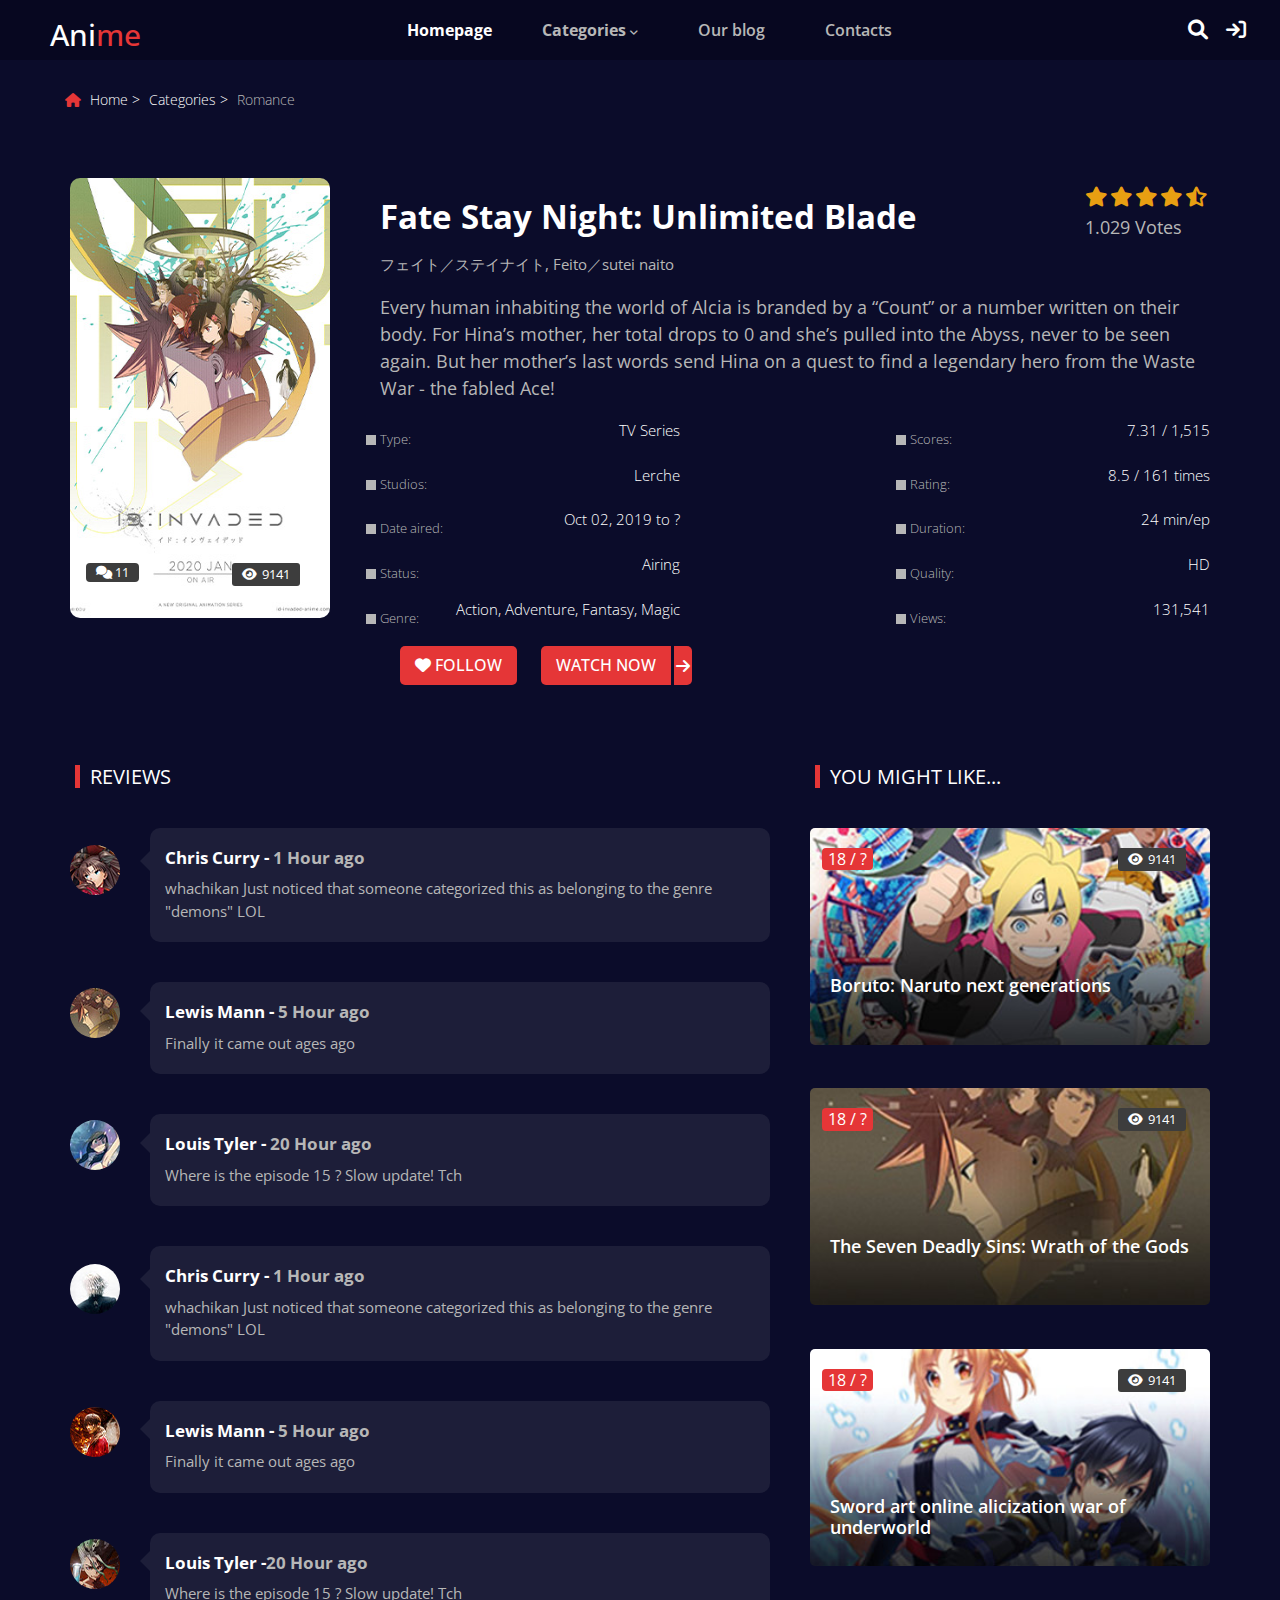
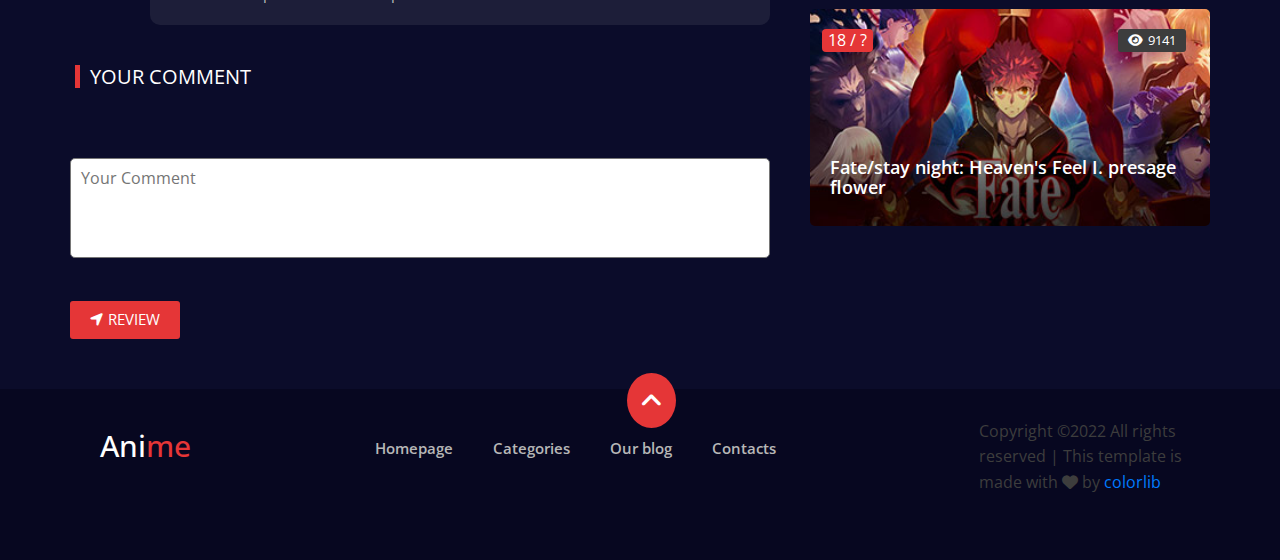
==== commit 9bd08464: "Update Anime-Details.html" ====
--- a/Anime-Details.html
+++ b/Anime-Details.html
@@ -305,7 +305,7 @@
             <p>
               Copyright ©2022 All rights reserved | This template is made with
               <i class="fa fa-heart"></i> by
-              <a href="https://colorlib.com/"> colorlib </a>
+              <a href="# "> colorlib </a>
             </p>
           </div>
         </nav>
